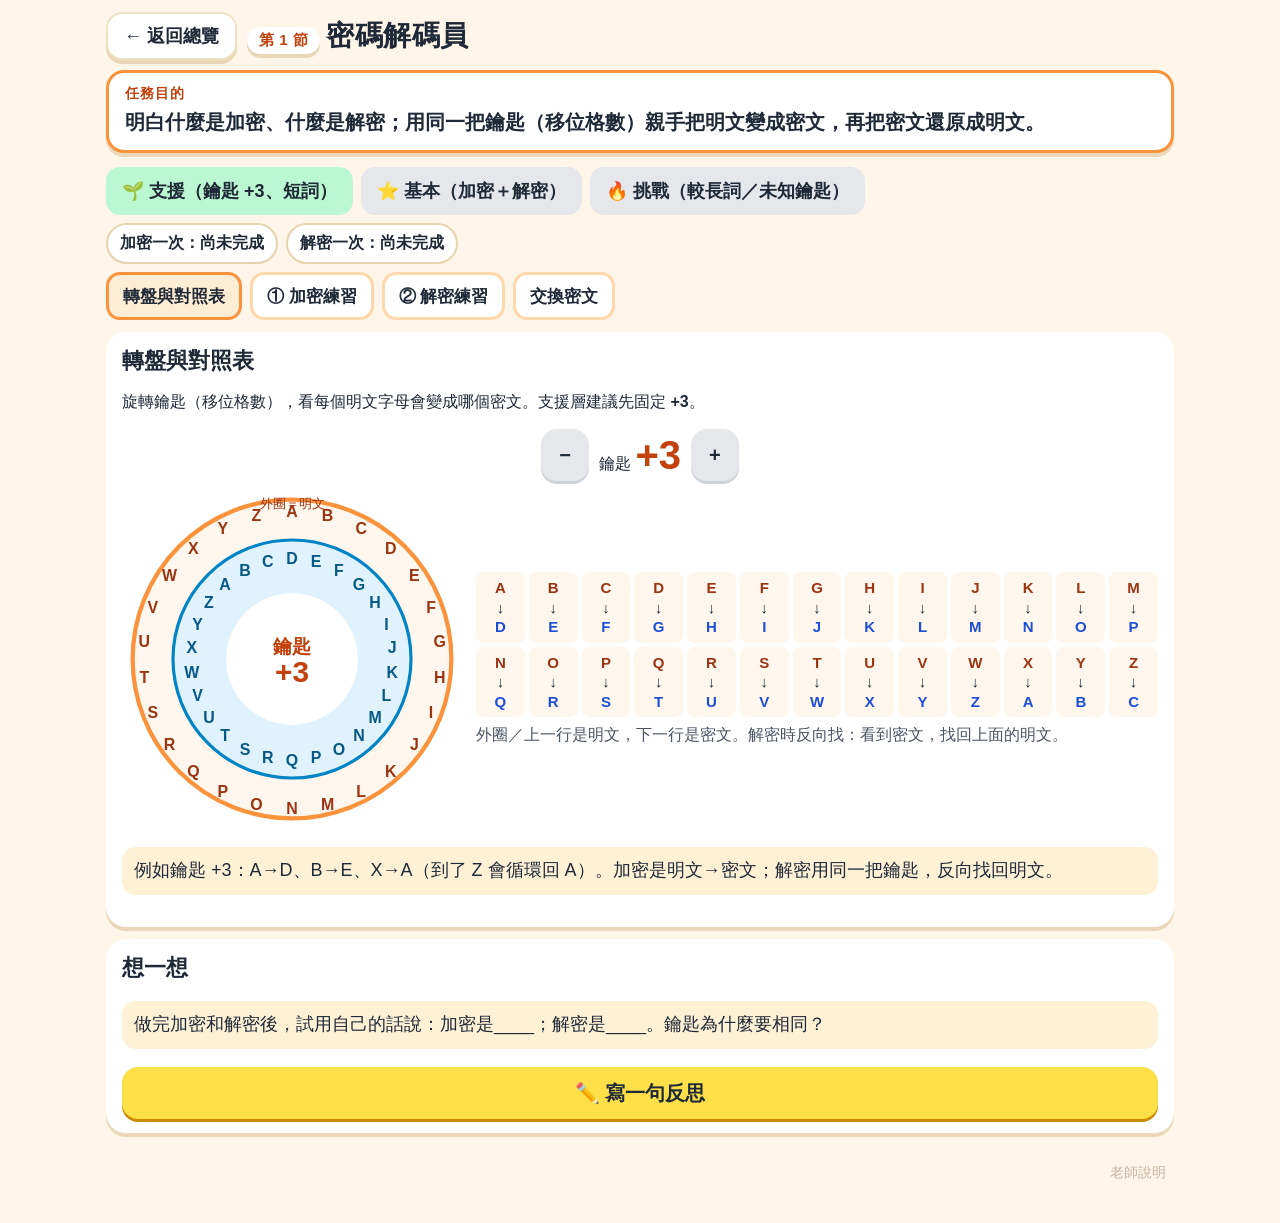
==== 01-cipher/index.html @ e200f6ba "Publish the static p5 fun math site. Co-authored-by: matthewlee905 <matthewlee905@users.noreply.gith" ====
<!DOCTYPE html>
<html lang="zh-Hant-HK">
<head>
<meta charset="utf-8">
<meta name="viewport" content="width=device-width, initial-scale=1, viewport-fit=cover">
<meta name="apple-mobile-web-app-capable" content="yes">
<title>第 1 節　密碼解碼員</title>
<link rel="stylesheet" href="../css/common.css">
<style>
.wheel-wrap{display:flex;flex-wrap:wrap;gap:14px;align-items:center;justify-content:center}
#wheel{width:min(100%,340px);height:auto;aspect-ratio:1/1;min-height:220px;touch-action:manipulation}
.legend{flex:1;min-width:240px}
.pair{display:grid;grid-template-columns:repeat(13,1fr);gap:4px;font-weight:800;text-align:center;font-size:15px}
.pair div{background:#fff7ed;border-radius:8px;padding:6px 0;line-height:1.3}
.pair .from{color:#9a3412}
.pair .to{color:#1d4ed8}
.shift-box{display:flex;align-items:center;justify-content:center;gap:10px;margin:8px 0}
.shift-box .n{font-size:40px;font-weight:900;min-width:64px;text-align:center;color:#c2410c}
.tabs{display:flex;flex-wrap:wrap;gap:8px;margin:8px 0 12px}
.tab{min-height:48px;padding:8px 14px;border-radius:14px;font-size:17px;font-weight:800;background:#fff;border:3px solid #fed7aa}
.tab.on{background:#ffedd5;border-color:#fb923c}
.letters{display:flex;flex-wrap:wrap;gap:6px;justify-content:center}
.letters button{width:44px;height:44px;min-height:44px;border-radius:10px;font-size:18px;font-weight:900;background:#fff;border:2px solid #e7d3ae}
.letters button.on{background:#fb923c;color:#fff;border-color:#c2410c}
.slot-row{display:flex;flex-wrap:wrap;gap:8px;justify-content:center;margin:10px 0}
.slot{width:52px;height:58px;border:3px solid #e7d3ae;border-radius:12px;font-size:28px;font-weight:900;text-align:center;text-transform:uppercase;padding:0}
.slot.ok{border-color:#059669;background:#ecfdf5}
.slot.bad{border-color:#e11d48;background:#fff1f2}
.src{font-size:36px;font-weight:900;letter-spacing:.2em;text-align:center;margin:6px 0}
.slip{background:#fffbeb;border:4px dashed #f59e0b;border-radius:20px;padding:18px;text-align:center}
.slip .big{font-size:40px;font-weight:900;letter-spacing:.2em;margin:8px 0}
.pig-grid{display:grid;grid-template-columns:repeat(13,1fr);gap:8px}
.pig-cell{background:#fff;border:2px solid #e7d3ae;border-radius:10px;padding:6px;text-align:center;font-weight:800}
.pig-cell svg{width:40px;height:40px;margin:0 auto}
.warn-han{background:#fff1f2;border:3px solid #fb7185;border-radius:14px;padding:10px 12px;font-size:18px;margin:8px 0}
.progress{display:flex;gap:8px;flex-wrap:wrap;margin:8px 0}
.progress .p{background:#fff;border-radius:999px;padding:8px 12px;font-weight:800;border:2px solid #e7d3ae}
.progress .p.done{background:#d1fae5;border-color:#059669}
</style>
</head>
<body>
<noscript><div class="noscript">請用 Safari 打開這個檔案（不要只在對話預覽裡觀看）。本遊戲需要瀏覽器執行。</div></noscript>
<div class="app">
  <div class="topbar">
    <a class="back" href="../index.html">← 返回總覽</a>
    <div class="brand"><h1><span class="lesson">第 1 節</span>密碼解碼員</h1></div>
  </div>
  <div class="mission">
    <div class="lab">任務目的</div>
    <p>明白什麼是加密、什麼是解密；用同一把鑰匙（移位格數）親手把明文變成密文，再把密文還原成明文。</p>
  </div>

  <div class="levels" id="levels">
    <button class="lv on" data-l="support">🌱 支援（鑰匙 +3、短詞）</button>
    <button class="lv" data-l="basic">⭐ 基本（加密＋解密）</button>
    <button class="lv" data-l="challenge">🔥 挑戰（較長詞／未知鑰匙）</button>
  </div>
  <div class="progress">
    <span class="p" id="doneEnc">加密一次：尚未完成</span>
    <span class="p" id="doneDec">解密一次：尚未完成</span>
  </div>

  <div class="tabs" id="tabs"></div>
  <div id="main"></div>

  <div class="panel">
    <h3>想一想</h3>
    <p class="msg" id="reflectMsg">做完加密和解密後，試用自己的話說：加密是____；解密是____。鑰匙為什麼要相同？</p>
    <div class="btn-row">
      <button class="btn btn-yellow" id="reflectBtn">✏️ 寫一句反思</button>
    </div>
    <div id="reflectOut" class="msg hidden" style="margin-top:8px"></div>
  </div>

  <footer class="teacher-entry"><button class="tbtn" id="teacherBtn">老師說明</button></footer>
</div>
<div class="overlay hidden" id="ov"><div class="card" id="ovCard"></div></div>
<script src="../js/common.js"></script>
<script>
const ALPHA="ABCDEFGHIJKLMNOPQRSTUVWXYZ";
const state={level:"support",shift:3,mode:"wheel",doneEnc:false,doneDec:false,pick:-1,slots:[],secret:"",showAns:false};
const WORDS={
  support:["CAT","DOG","SUN","MAP","HAT","BUS","PEN","RED","BOOK","FISH"],
  basic:["HELLO","APPLE","MATH","WATER","HOUSE","SMILE","CLOUD","BREAD"],
  challenge:["GOODLUCK","WELLDONE","TRYAGAIN","MATHISFUN","PLAYFAIR"]
};
const TEACHER_SECRET={cipher:"ZHOFRPH",shift:3,plain:"WELCOME"}; // 全班密語彩蛋，無個人資料

function hasHan(s){return /[\u3400-\u9FFF]/.test(s);}
function onlyAZ(s){return (s||"").toUpperCase().replace(/[^A-Z]/g,"");}
function caesar(text,shift,decode){
  const n=((Number(shift)||0)%26+26)%26;
  const k=decode?(26-n)%26:n;
  let out="",hadHan=hasHan(text),skipped=false;
  for(const raw of text){
    const ch=raw.toUpperCase();
    if(ch>="A"&&ch<="Z") out+=String.fromCharCode((ch.charCodeAt(0)-65+k)%26+65);
    else if(/\s/.test(raw)) skipped=true;
    else if(!hasHan(raw)) skipped=true;
  }
  return {out,hadHan,skipped};
}
function hanWarn(){return `<div class="warn-han">凱撒密碼只處理 26 個大寫英文字母（A–Z），<b>不能直接加密漢字</b>。請改用短英文單詞，例如 MATH、HELLO、APPLE。</div>`;}

function renderTabs(){
  const tabs=[
    {id:"wheel",n:"轉盤與對照表"},
    {id:"enc",n:"① 加密練習"},
    {id:"dec",n:"② 解密練習"},
    {id:"swap",n:"交換密文"}
  ];
  if(state.level==="challenge") tabs.push({id:"unknown",n:"未知鑰匙"},{id:"pigpen",n:"豬圈延伸"});
  const el=$("tabs");el.innerHTML="";
  tabs.forEach(t=>{
    const b=document.createElement("button");b.className="tab"+(state.mode===t.id?" on":"");b.textContent=t.n;
    b.onclick=()=>{state.mode=t.id;state.showAns=false;render();};el.appendChild(b);
  });
  if(!tabs.some(t=>t.id===state.mode)) state.mode="wheel";
}

function shiftButtons(lock){
  const can=!(lock&&state.level==="support");
  return `<div class="shift-box">
    <button class="btn" id="shMinus" ${can?"":"disabled"}>−</button>
    <div>鑰匙 <span class="n" id="shN">+${state.shift}</span></div>
    <button class="btn" id="shPlus" ${can?"":"disabled"}>+</button>
  </div>`;
}
function bindShift(){
  const set=d=>{state.shift=Math.max(1,Math.min(25,state.shift+d));render();};
  if($("shMinus"))$("shMinus").onclick=()=>set(-1);
  if($("shPlus"))$("shPlus").onclick=()=>set(1);
}

function drawWheel(){
  const s=state.shift,cx=160,cy=160,Ro=140,Ri=95;
  let svg=`<svg id="wheel" viewBox="0 0 320 320" width="320" height="320" xmlns="http://www.w3.org/2000/svg" aria-label="凱撒轉盤">
    <circle cx="${cx}" cy="${cy}" r="150" fill="#fff7ed" stroke="#fb923c" stroke-width="4"/>
    <circle cx="${cx}" cy="${cy}" r="112" fill="#e0f2fe" stroke="#0284c7" stroke-width="3"/>
    <circle cx="${cx}" cy="${cy}" r="62" fill="#fff"/>
    <text x="${cx}" y="${cy-6}" text-anchor="middle" font-size="18" font-weight="800" fill="#c2410c">鑰匙</text>
    <text x="${cx}" y="${cy+22}" text-anchor="middle" font-size="28" font-weight="900" fill="#c2410c">+${s}</text>`;
  for(let i=0;i<26;i++){
    const a=(i/26)*Math.PI*2-Math.PI/2;
    const x1=cx+Math.cos(a)*Ro,y1=cy+Math.sin(a)*Ro;
    const x2=cx+Math.cos(a)*Ri,y2=cy+Math.sin(a)*Ri;
    svg+=`<text x="${x1}" y="${y1+6}" text-anchor="middle" font-size="15" font-weight="800" fill="#9a3412">${ALPHA[i]}</text>`;
    const j=(i+s)%26;
    svg+=`<text x="${x2}" y="${y2+6}" text-anchor="middle" font-size="15" font-weight="800" fill="#075985">${ALPHA[j]}</text>`;
  }
  svg+=`<text x="${cx}" y="18" text-anchor="middle" font-size="12" fill="#9a3412">外圈＝明文</text>`;
  svg+=`</svg>`;
  return svg;
}
function tableHtml(){
  const s=state.shift;
  let h='<div class="pair">';
  for(let i=0;i<26;i++){
    h+=`<div><span class="from">${ALPHA[i]}</span><br>↓<br><span class="to">${ALPHA[(i+s)%26]}</span></div>`;
  }
  return h+"</div><p style='margin:8px 0 0;color:#4b5563'>外圈／上一行是明文，下一行是密文。解密時反向找：看到密文，找回上面的明文。</p>";
}

function letterPad(target){
  let h='<div class="letters">';
  for(const ch of ALPHA){
    h+=`<button type="button" data-ch="${ch}">${ch}</button>`;
  }
  h+=`<button type="button" data-ch="⌫">⌫</button></div>`;
  return h;
}

function practiceView(kind){
  const isEnc=kind==="enc";
  const title=isEnc?"① 先自己想，再核對加密":"② 先自己想，再核對解密";
  const srcLabel=isEnc?"明文":"密文";
  const dstLabel=isEnc?"你寫出的密文":"你寫出的明文";
  const src=state.secret;
  const slots=src.split("").map((ch,i)=>`<input class="slot" maxlength="1" inputmode="text" autocomplete="off" autocorrect="off" spellcheck="false" data-i="${i}" value="${state.slots[i]||""}" aria-label="${dstLabel}第${i+1}個字母">`).join("");
  return `<div class="panel">
    <h2>${title}</h2>
    <p>請先用紙筆或轉盤想一想，把答案填進空格，再按「核對」。不要還未想就看答案。</p>
    ${state.level==="support"||true?shiftButtons(isEnc||state.level!=="challenge"):""}
    <div class="lab">${srcLabel}</div>
    <div class="src">${src.split("").join(" ")}</div>
    <div class="lab">${dstLabel}</div>
    <div class="slot-row" id="slots">${slots}</div>
    ${letterPad()}
    <div class="btn-row">
      <button class="btn btn-primary" id="checkBtn">✅ 核對</button>
      <button class="btn" id="nextBtn">換一詞</button>
      <button class="btn btn-ghost" id="customBtn">用我們自己的詞</button>
    </div>
    <div class="msg" id="fb">填好空格後按「核對」。本節會略過空格，只處理 A–Z。</div>
  </div>
  <div class="panel"><h3>需要時可看轉盤</h3><div class="wheel-wrap">${drawWheel()}<div class="legend">${tableHtml()}</div></div></div>`;
}

function renderWheel(){
  return `<div class="panel">
    <h2>轉盤與對照表</h2>
    <p>旋轉鑰匙（移位格數），看每個明文字母會變成哪個密文。支援層建議先固定 <b>+3</b>。</p>
    ${shiftButtons(false)}
    <div class="wheel-wrap">${drawWheel()}<div class="legend">${tableHtml()}</div></div>
    <p class="msg">例如鑰匙 +3：A→D、B→E、X→A（到了 Z 會循環回 A）。加密是明文→密文；解密用同一把鑰匙，反向找回明文。</p>
  </div>`;
}

function renderSwap(){
  return `<div class="panel" id="swapBox">
    <h2>交換密文（二人一機）</h2>
    <p>同學 A 先加密一個短英文單詞（不要用真實姓名或班號），核對後把密文和鑰匙交給同學 B 解密。</p>
    <div id="swapStep"></div>
  </div>`;
}

let swap={phase:1,plain:"",cipher:"",shift:3,guess:""};

function renderSwapStep(){
  const box=$("swapStep"); if(!box) return;
  if(swap.phase===1){
    box.innerHTML=`${hanBox()}
      <label class="lab">同學 A：輸入明文（短英文單詞）</label>
      <input id="swapPlain" type="text" maxlength="16" placeholder="例如 APPLE" autocomplete="off" spellcheck="false">
      ${shiftButtons(false)}
      <label class="lab">先自己寫出密文，再核對</label>
      <input id="swapCipher" type="text" maxlength="16" placeholder="你的密文" autocomplete="off" spellcheck="false" style="text-transform:uppercase">
      <div class="btn-row">
        <button class="btn btn-primary" id="swapCheck">✅ 核對加密</button>
      </div>
      <div class="msg" id="swapFb">寫好後按核對。對了就可以把 iPad 轉給同學 B。</div>`;
    if($("shMinus"))$("shMinus").onclick=()=>{state.shift=Math.max(1,state.shift-1);const v=$("swapPlain")&&$("swapPlain").value;const c=$("swapCipher")&&$("swapCipher").value;render();swap.plain=v;if($("swapPlain"))$("swapPlain").value=v;if($("swapCipher"))$("swapCipher").value=c;renderSwapStep();};
    if($("shPlus"))$("shPlus").onclick=()=>{state.shift=Math.min(25,state.shift+1);const v=$("swapPlain")&&$("swapPlain").value;const c=$("swapCipher")&&$("swapCipher").value;render();if($("swapPlain"))$("swapPlain").value=v;if($("swapCipher"))$("swapCipher").value=c;renderSwapStep();};
    $("swapCheck").onclick=()=>{
      const p=onlyAZ($("swapPlain").value);
      const g=onlyAZ($("swapCipher").value);
      if(hasHan($("swapPlain").value)){$("swapFb").className="msg warn";$("swapFb").textContent="不能直接加密漢字，請改用英文單詞。";return;}
      if(p.length<2){$("swapFb").className="msg warn";$("swapFb").textContent="請輸入至少 2 個英文字母。";return;}
      const right=caesar(p,state.shift,false).out;
      if(g!==right){$("swapFb").className="msg warn";$("swapFb").textContent="還未相符。再看轉盤，逐個字母試一次。暫時不顯示完整答案。";return;}
      swap.plain=p;swap.cipher=right;swap.shift=state.shift;swap.phase=2;state.doneEnc=true;updateProgress();renderSwapStep();
    };
  }else if(swap.phase===2){
    box.innerHTML=`<div class="slip">
      <p>把這張「紙條」交給同學 B（同學 A 不要提示明文）</p>
      <div>密文</div><div class="big">${swap.cipher.split("").join(" ")}</div>
      <div>鑰匙　<b>+${swap.shift}</b></div>
    </div>
    <div class="btn-row"><button class="btn btn-blue" id="toDec">同學 B 開始解密</button></div>`;
    $("toDec").onclick=()=>{swap.phase=3;renderSwapStep();};
  }else if(swap.phase===3){
    box.innerHTML=`<div class="slip"><div>密文</div><div class="big">${swap.cipher.split("").join(" ")}</div><div>鑰匙　<b>+${swap.shift}</b></div></div>
      <label class="lab">同學 B：寫出明文</label>
      <input id="swapGuess" type="text" maxlength="16" placeholder="你還原的明文" autocomplete="off" spellcheck="false" style="text-transform:uppercase">
      <div class="btn-row"><button class="btn btn-primary" id="swapDec">✅ 核對解密</button></div>
      <div class="msg" id="swapFb">用同一把鑰匙反向找回明文。</div>`;
    $("swapDec").onclick=()=>{
      const g=onlyAZ($("swapGuess").value);
      if(g!==swap.plain){$("swapFb").className="msg warn";$("swapFb").textContent="還未相符。記住：解密要反向移位，到了 A 要循環回 Z。";return;}
      swap.phase=4;state.doneDec=true;updateProgress();renderSwapStep();
    };
  }else{
    box.innerHTML=`<div class="msg ok">太好了！密文 ${swap.cipher}、鑰匙 +${swap.shift}，還原得到 ${swap.plain}。你們完成了一次加密、一次解密。</div>
      <div class="btn-row"><button class="btn btn-green" id="swapAgain">互換角色再來一次</button></div>`;
    $("swapAgain").onclick=()=>{swap={phase:1,plain:"",cipher:"",shift:state.shift,guess:""};renderSwapStep();};
  }
}

function hanBox(){return `<div id="hanNote"></div>`;}

function renderUnknown(){
  const c=state.secret;
  return `<div class="panel">
    <h2>未知鑰匙（自己一把一把試）</h2>
    <p>這裡<b>不會</b>一次試遍 25 種移位。請自己改鑰匙，看看還原後像不像一個英文單詞。</p>
    <div class="src">密文：${c.split("").join(" ")}</div>
    ${shiftButtons(false)}
    <label class="lab">你用這把鑰匙還原得到</label>
    <div class="src" id="tryOut">${caesar(c,state.shift,true).out.split("").join(" ")}</div>
    <p class="msg hint">這只是「用這把鑰匙會得到什麼」。像不像單詞，要你自己判斷。一次只改 1 格。</p>
    <div class="btn-row">
      <button class="btn btn-primary" id="guessKey">我認為鑰匙就是 +${state.shift}</button>
      <button class="btn" id="nextUnk">換一條密文</button>
    </div>
    <div class="msg" id="fb">想好了再按確認。</div>
  </div>`;
}

/* 豬圈：井字格＋X 形，僅作延伸 */
function pigPath(ch){
  const i=ALPHA.indexOf(ch);
  const cell=i<9?i:i<18?i-9:null;
  const dotted=i>=9&&i<18;
  const xI=i>=18?i-18:null; // 0-7 : S-Z , first 4 no dot, next 4 dotted
  let d="";
  if(cell!==null){
    const r=Math.floor(cell/3),c=cell%3;
    // 井字格：角落只有兩條邊，中央有四條邊
    const has={l:c!==0,r:c!==2,t:r!==0,b:r!==2};
    const x1=8,y1=8,x2=32,y2=32;
    if(has.l) d+=`M${x1} ${y1}V${y2}`;
    if(has.r) d+=`M${x2} ${y1}V${y2}`;
    if(has.t) d+=`M${x1} ${y1}H${x2}`;
    if(has.b) d+=`M${x1} ${y2}H${x2}`;
    const dot=dotted?`<circle cx="20" cy="20" r="2.6" fill="#1f2937"/>`:"";
    return `<svg viewBox="0 0 40 40" width="40" height="40" aria-hidden="true"><path d="${d}" fill="none" stroke="#1f2937" stroke-width="2.4" stroke-linecap="square"/>${dot}</svg>`;
  }
  // X wedges: 0 top, 1 right, 2 bottom, 3 left, then +4 with dots
  const k=xI%4, dottedX=xI>=4;
  const mid=20;
  let path="";
  if(k===0) path="M8 16 L20 8 L32 16"; // top
  if(k===1) path="M24 8 L32 20 L24 32"; // right
  if(k===2) path="M8 24 L20 32 L32 24"; // bottom
  if(k===3) path="M16 8 L8 20 L16 32"; // left
  const dot=dottedX?`<circle cx="20" cy="20" r="2.6" fill="#1f2937"/>`:"";
  return `<svg viewBox="0 0 40 40" width="40" height="40" aria-hidden="true"><path d="${path}" fill="none" stroke="#1f2937" stroke-width="2.4" stroke-linecap="round" stroke-linejoin="round"/>${dot}</svg>`;
}
function renderPigpen(){
  let grid='<div class="pig-grid">';
  for(const ch of ALPHA){
    grid+=`<div class="pig-cell">${pigPath(ch)}<div>${ch}</div></div>`;
  }
  grid+="</div>";
  return `<div class="panel">
    <h2>豬圈密碼（可選延伸）</h2>
    <p>這不是本節主活動。主活動仍是凱撒的加密與解密。若還有 2–3 分鐘，可以用這張對照表解一個小詞，例如 <b>HI</b>。</p>
    ${grid}
    <label class="lab" style="margin-top:12px">試把符號還原成字母（只寫大寫英文）</label>
    <div style="display:flex;gap:12px;align-items:center;justify-content:center;margin:8px 0">${pigPath("H")}${pigPath("I")}</div>
    <input id="pigGuess" type="text" maxlength="8" placeholder="例如 HI" autocomplete="off" spellcheck="false" style="text-transform:uppercase">
    <div class="btn-row"><button class="btn btn-primary" id="pigCheck">核對</button></div>
    <div class="msg" id="fb">先對照表，再填答案。</div>
  </div>`;
}

function pickWord(){
  const list=WORDS[state.level]||WORDS.basic;
  let w=list[Math.floor(Math.random()*list.length)];
  if(state.mode==="dec"){
    const sh=state.level==="support"?3:state.shift;
    state.shift=sh;
    state.secret=caesar(w,sh,false).out;
    state._plain=w;
  }else if(state.mode==="unknown"){
    const sh=1+Math.floor(Math.random()*8); // 1-9, student tries manually
    if(sh===7&&Math.random()<0.5) {/* still allowed, just not default tool shift */}
    state._plain=w;state._trueShift=sh;state.secret=caesar(w,sh,false).out;state.shift=1;
  }else{
    if(state.level==="support") state.shift=3;
    state.secret=w;state._plain=w;
  }
  state.slots=Array(state.secret.length).fill("");
  state.pick=0;
}

function expected(){
  if(state.mode==="enc") return caesar(state.secret,state.shift,false).out;
  if(state.mode==="dec") return state._plain;
  return "";
}

function bindPractice(){
  bindShift();
  const inputs=[...document.querySelectorAll(".slot")];
  const focus=i=>{if(inputs[i]) inputs[i].focus();};
  inputs.forEach((inp,i)=>{
    inp.addEventListener("input",()=>{
      let v=inp.value.toUpperCase().replace(/[^A-Z]/g,"");
      if(hasHan(inp.value)){inp.value="";$("fb").className="msg warn";$("fb").innerHTML="不能填漢字，請填英文字母。";return;}
      inp.value=v.slice(0,1);state.slots[i]=inp.value;inp.classList.remove("ok","bad");
      if(inp.value&&i+1<inputs.length) focus(i+1);
    });
    inp.addEventListener("focus",()=>state.pick=i);
    inp.addEventListener("keydown",e=>{if(e.key==="Backspace"&&!inp.value&&i>0){focus(i-1);e.preventDefault();}});
  });
  document.querySelectorAll(".letters button").forEach(b=>b.onclick=()=>{
    const ch=b.dataset.ch;
    if(!inputs.length) return;
    if(state.pick<0||state.pick>=inputs.length) state.pick=0;
    if(ch==="⌫"){
      inputs[state.pick].value="";state.slots[state.pick]="";
      if(state.pick>0) state.pick--;
      focus(state.pick);return;
    }
    inputs[state.pick].value=ch;state.slots[state.pick]=ch;inputs[state.pick].classList.remove("ok","bad");
    if(state.pick<inputs.length-1) state.pick++;
    focus(state.pick);
  });
  $("checkBtn").onclick=()=>{
    const got=state.slots.join("");
    const right=expected();
    if(got.length!==right.length||state.slots.some(s=>!s)){$("fb").className="msg warn";$("fb").textContent="請把每個空格都填上一個英文字母，再核對。";return;}
    let ok=true;
    inputs.forEach((inp,i)=>{
      if(state.slots[i]===right[i]) inp.classList.add("ok");
      else{inp.classList.add("bad");ok=false;}
    });
    if(ok){
      $("fb").className="msg ok";
      $("fb").textContent=state.mode==="enc"?`對了！明文 ${state.secret}、鑰匙 +${state.shift}，密文是 ${right}。這一步叫做加密。`:`對了！密文 ${state.secret}、鑰匙 +${state.shift}，明文是 ${right}。這一步叫做解密。`;
      if(state.mode==="enc") state.doneEnc=true; else state.doneDec=true;
      updateProgress();
    }else{
      $("fb").className="msg warn";
      $("fb").textContent="有字母還未對。看看標了紅色的格子，再用轉盤或對照表想一次。暫時不公布完整答案。";
    }
  };
  $("nextBtn").onclick=()=>{pickWord();render();};
  $("customBtn").onclick=()=>{
    openCard(`<h2>用我們自己的詞</h2>
      <p>只可用大寫英文字母，不要用真實姓名、電話或班號。</p>
      ${hanWarn()}
      <input id="customW" type="text" maxlength="16" placeholder="例如 HELLO" autocomplete="off" spellcheck="false">
      <div class="btn-row"><button class="btn btn-primary" id="okC">使用這個詞</button>
      <button class="btn" id="cancelC">取消</button></div>`);
    $("okC").onclick=()=>{
      const raw=$("customW").value;
      if(hasHan(raw)){return;}
      const w=onlyAZ(raw);
      if(w.length<2||w.length>16){return;}
      if(state.mode==="dec"){state._plain=w;state.secret=caesar(w,state.shift,false).out;}
      else{state.secret=w;state._plain=w;}
      state.slots=Array(state.secret.length).fill("");closeCard();render();
    };
    $("cancelC").onclick=closeCard;
  };
}

function updateProgress(){
  const a=$("doneEnc"),b=$("doneDec");
  a.textContent=state.doneEnc?"加密一次：已完成 ✓":"加密一次：尚未完成";
  b.textContent=state.doneDec?"解密一次：已完成 ✓":"解密一次：尚未完成";
  a.classList.toggle("done",state.doneEnc);b.classList.toggle("done",state.doneDec);
}

function render(){
  if(state.level==="support") state.shift=3;
  renderTabs();
  const main=$("main");
  if(state.mode==="wheel"){main.innerHTML=renderWheel();bindShift();}
  else if(state.mode==="enc"||state.mode==="dec"){
    if(!state.secret) pickWord();
    if(state.mode==="enc"&&state.secret!==state._plain) pickWord();
    if((state.secret||"").length!==(state.slots||[]).length) state.slots=Array(state.secret.length).fill("");
    main.innerHTML=practiceView(state.mode);bindPractice();
  }else if(state.mode==="swap"){main.innerHTML=renderSwap();renderSwapStep();}
  else if(state.mode==="unknown"){
    if(!state._trueShift) pickWord();
    main.innerHTML=renderUnknown();bindShift();
    if($("shMinus")){$("shMinus").onclick=()=>{state.shift=Math.max(1,state.shift-1);render();};}
    if($("shPlus")){$("shPlus").onclick=()=>{state.shift=Math.min(25,state.shift+1);render();};}
    $("guessKey").onclick=()=>{
      if(state.shift===state._trueShift){
        $("fb").className="msg ok";$("fb").textContent=`對了！鑰匙是 +${state._trueShift}，明文是 ${state._plain}。你是自己一把一把試出來的。`;
        state.doneDec=true;updateProgress();
      }else{
        $("fb").className="msg warn";$("fb").textContent="這把鑰匙還原出來的不太像這次的單詞。改一把再試，不要一次試完所有鑰匙。";
      }
    };
    $("nextUnk").onclick=()=>{pickWord();render();};
  }else if(state.mode==="pigpen"){
    main.innerHTML=renderPigpen();
    $("pigCheck").onclick=()=>{
      const g=onlyAZ($("pigGuess").value);
      if(g==="HI"){$("fb").className="msg ok";$("fb").textContent="對了！這就是豬圈密碼的寫法。回到凱撒，才是本節重點。";}
      else{$("fb").className="msg warn";$("fb").textContent="再對照一次表。上面兩個符號分別是哪個字母？";}
    };
  }
  updateProgress();
}

function openTeacher(){
  openCard(`<div class="teacher"><h2>老師說明　第 1 節</h2>
  <h3>學習目標</h3>
  <ul><li>能說出：加密＝按約定規則把明文變成密文；解密＝用同一把鑰匙還原。</li>
  <li>每對都要親手做一次加密、一次解密（可用「交換密文」）。</li>
  <li>只處理 26 個大寫拉丁字母；不可直接加密漢字。</li></ul>
  <h3>分層</h3>
  <ul><li>支援：鎖鑰匙 +3，詞長約 3–4，對照表常駐。</li>
  <li>基本：獨立加密一詞、解密一詞或交換密文。</li>
  <li>挑戰：較長詞；或「未知鑰匙」——學生自行改移位，<b>沒有「試遍 25 種」按鈕</b>。豬圈只作延伸。</li></ul>
  <h3>設計取捨</h3>
  <p>練習模式不會一邊打字一邊自動跳答案，必須先填再核對。核對錯誤時只標出個別字母，不一次公布整詞。</p>
  <h3>建議教法</h3>
  <p>先用轉盤示範 CAT、+3 → FDW，再還原。iPad 建議橫向。約第 22 分鐘互換角色。</p>
  <h3>全班密語彩蛋（學生頁看不到）</h3>
  <p>明文 WELCOME，鑰匙 +3，密文 <b>${caesar("WELCOME",3,false).out}</b>。</p>
  <h3>核對用詞庫</h3>
  <p>支援：${WORDS.support.join("、")}。基本：${WORDS.basic.join("、")}。挑戰：${WORDS.challenge.join("、")}。</p>
  <div class="row btn-row"><button class="btn big" id="tClose">關閉</button></div></div>`);
  $("tClose").onclick=closeCard;
}

document.querySelectorAll(".lv").forEach(b=>b.onclick=()=>{
  state.level=b.dataset.l;
  document.querySelectorAll(".lv").forEach(x=>x.classList.toggle("on",x===b));
  if(state.level==="support") state.shift=3;
  if(state.mode==="unknown"||state.mode==="pigpen"){if(state.level!=="challenge") state.mode="enc";}
  pickWord();render();
});
$("teacherBtn").onclick=openTeacher;
$("reflectBtn").onclick=()=>{
  openCard(`<h2>我原本以為……</h2>
    <label class="lab">我原本以為</label><input id="r1" type="text" maxlength="80" autocomplete="off">
    <label class="lab">現在發現</label><input id="r2" type="text" maxlength="80" autocomplete="off">
    <label class="lab">因為</label><input id="r3" type="text" maxlength="80" autocomplete="off">
    <p>寫在學習單也可以。這裡只留在這部 iPad，不會上傳。</p>
    <div class="btn-row"><button class="btn btn-primary" id="rOk">完成</button><button class="btn" id="rNo">取消</button></div>`);
  $("rOk").onclick=()=>{
    const a=$("r1").value.trim(),b=$("r2").value.trim(),c=$("r3").value.trim();
    $("reflectOut").classList.remove("hidden");
    $("reflectOut").textContent=`我原本以為${a}，現在發現${b}，因為${c}。`;
    closeCard();
  };
  $("rNo").onclick=closeCard;
};
pickWord();render();
if(isTeacherMode()) openTeacher();

/* 內部自測（僅主控台） */
(function selfTest(){
  const t=[
    ["CAT",3,false,"FDW"],
    ["FDW",3,true,"CAT"],
    ["XYZ",3,false,"ABC"],
    ["ABC",3,true,"XYZ"],
    ["HELLO",1,false,"IFMMP"],
    ["WELCOME",3,false,"ZHOFRPH"]
  ];
  const bad=t.filter(([s,k,d,e])=>caesar(s,k,d).out!==e);
  if(bad.length) console.error("凱撒自測失敗",bad); else console.log("凱撒自測全部通過",t.length);
})();
</script>
</body>
</html>
---- css/common.css ----
/* 校本趣味數學：共用樣式（離線、系統字體、iPad Safari） */
:root{
  --ink:#1f2937;
  --muted:#4b5563;
  --bg:#fff6e9;
  --card:#ffffff;
  --line:#f0e0c4;
  --accent:#ff7a45;
  --blue:#3b82f6;
  --green:#059669;
  --teal:#0d9488;
  --purple:#7c3aed;
  --pink:#db2777;
  --yellow:#f59e0b;
  --soft:#fff1d6;
  --ok:#ecfdf5;
  --warn:#fff1f2;
  --hint:#fffbeb;
  --shadow:0 4px 0 #ead7b8;
  --radius:20px;
  --font:-apple-system,BlinkMacSystemFont,"PingFang TC","Noto Sans TC","PingFang HK","Heiti TC","Microsoft JhengHei",sans-serif;
  --safe-top:env(safe-area-inset-top,0px);
  --safe-bottom:env(safe-area-inset-bottom,0px);
  --safe-left:env(safe-area-inset-left,0px);
  --safe-right:env(safe-area-inset-right,0px);
}
*{box-sizing:border-box;-webkit-tap-highlight-color:transparent}
html,body{margin:0;min-height:100%;background:var(--bg);color:var(--ink);font-family:var(--font);-webkit-text-size-adjust:100%;text-size-adjust:100%}
body{touch-action:manipulation;padding-left:var(--safe-left);padding-right:var(--safe-right)}
button,input,select,textarea{font-family:inherit;font-size:inherit;color:inherit}
button{cursor:pointer;touch-action:manipulation;border:none}
img,svg{max-width:100%;display:block}
a{color:var(--blue)}
.hidden{display:none!important}

.noscript{margin:12px;padding:16px 18px;background:#fff1f2;border:3px solid #fb7185;border-radius:16px;font-size:20px;line-height:1.55}
.app{max-width:1100px;margin:0 auto;padding:12px 16px calc(28px + var(--safe-bottom))}

/* 頂列 */
.topbar{display:flex;align-items:center;gap:10px;flex-wrap:wrap;margin-bottom:8px}
.back{display:inline-flex;align-items:center;justify-content:center;min-height:48px;min-width:48px;padding:8px 16px;border-radius:16px;background:#fff;box-shadow:var(--shadow);font-size:18px;font-weight:700;color:var(--ink);text-decoration:none;border:2px solid var(--line)}
.back:active{transform:translateY(2px);box-shadow:0 2px 0 #ead7b8}
.brand{flex:1;min-width:200px}
.brand h1{margin:0;font-size:28px;letter-spacing:.5px;line-height:1.25}
.brand .lesson{display:inline-block;font-size:15px;font-weight:800;background:#fff;border-radius:999px;padding:4px 12px;margin-right:6px;box-shadow:var(--shadow);color:#c2410c}

/* 任務目的：必須顯眼 */
.mission{background:#fff;border:3px solid #fb923c;border-radius:18px;padding:12px 16px;margin:10px 0 14px;box-shadow:var(--shadow)}
.mission .lab{font-size:14px;font-weight:800;letter-spacing:1px;color:#c2410c;margin:0 0 4px}
.mission p{margin:0;font-size:20px;line-height:1.55;font-weight:650}

/* 面板與按鈕 */
.panel{background:var(--card);border-radius:var(--radius);padding:14px 16px;box-shadow:var(--shadow);margin-bottom:12px}
.panel h2,.panel h3{margin:0 0 10px;font-size:22px}
.msg{font-size:18px;line-height:1.55;padding:10px 12px;border-radius:14px;background:var(--soft);min-height:48px}
.msg.ok{background:var(--ok)}
.msg.warn{background:var(--warn)}
.msg.hint{background:var(--hint)}

.btn{display:inline-flex;align-items:center;justify-content:center;gap:6px;min-height:52px;padding:10px 18px;border-radius:16px;font-size:20px;font-weight:800;background:#e5e7eb;color:var(--ink);box-shadow:0 3px 0 #cfd4da;text-decoration:none;border:none}
.btn:active{transform:translateY(2px);box-shadow:0 1px 0 #cfd4da}
.btn:disabled{opacity:.5;transform:none;cursor:not-allowed}
.btn-primary{background:#fb923c;color:#1f2937;box-shadow:0 3px 0 #c2410c}
.btn-blue{background:#93c5fd;box-shadow:0 3px 0 #1d4ed8}
.btn-green{background:#86efac;box-shadow:0 3px 0 #047857}
.btn-purple{background:#d8b4fe;box-shadow:0 3px 0 #6d28d9}
.btn-pink{background:#f9a8d4;box-shadow:0 3px 0 #be185d}
.btn-yellow{background:#fde047;box-shadow:0 3px 0 #ca8a04}
.btn-teal{background:#5eead4;box-shadow:0 3px 0 #0f766e}
.btn-ghost{background:#fff;border:2px solid var(--line);box-shadow:var(--shadow)}
.btn-row{display:flex;flex-wrap:wrap;gap:10px;margin-top:10px}
.btn-row .btn{flex:1 1 140px}

.levels{display:flex;flex-wrap:wrap;gap:8px;margin:8px 0}
.lv{min-height:48px;padding:8px 16px;border-radius:14px;font-size:18px;font-weight:800;background:#e5e7eb}
.lv.on[data-l=support]{background:#bbf7d0}
.lv.on[data-l=basic]{background:#bfdbfe}
.lv.on[data-l=challenge]{background:#fecaca}

/* 彈窗 */
.overlay{position:fixed;inset:0;background:rgba(31,41,55,.45);display:flex;align-items:center;justify-content:center;z-index:40;padding:16px;padding-top:calc(16px + var(--safe-top))}
.card{background:#fff;border-radius:26px;max-width:640px;width:100%;max-height:92vh;overflow:auto;-webkit-overflow-scrolling:touch;padding:22px;box-shadow:0 12px 32px rgba(0,0,0,.25)}
.card h2{margin:0 0 10px;font-size:28px}
.card p{font-size:19px;line-height:1.6;margin:8px 0}

/* 老師入口要低調 */
.teacher-entry{margin-top:18px;text-align:right}
.tbtn{background:none;border:none;color:#c4b5a0;font-size:14px;padding:10px 8px;min-height:44px}
.teacher{font-size:17px;line-height:1.6}
.teacher h3{font-size:20px;margin:14px 0 4px}
.teacher code{background:#f3f4f6;padding:1px 6px;border-radius:6px}

table.t{border-collapse:collapse;width:100%;font-size:17px;margin:8px 0}
table.t th,table.t td{border:1px solid #e5e7eb;padding:8px;text-align:center}
table.t th{background:#fff7ed}

footer.site{margin-top:16px;color:var(--muted);font-size:14px;text-align:center}

/* 表單 */
label.lab{display:block;font-weight:800;margin:8px 0 4px;font-size:18px}
input[type=text],input[type=number],textarea,select{
  width:100%;min-height:52px;padding:10px 12px;border:3px solid #e7d3ae;border-radius:14px;background:#fff;font-size:22px;font-weight:700
}
textarea{min-height:90px;resize:vertical}
input:focus,textarea:focus,select:focus{outline:3px solid #fdba74;border-color:#fb923c}

.pill{display:inline-flex;align-items:center;gap:4px;background:#fff;border-radius:999px;padding:4px 10px;font-weight:700;font-size:16px}

@media (max-width:700px){
  .brand h1{font-size:24px}
  .mission p{font-size:18px}
}
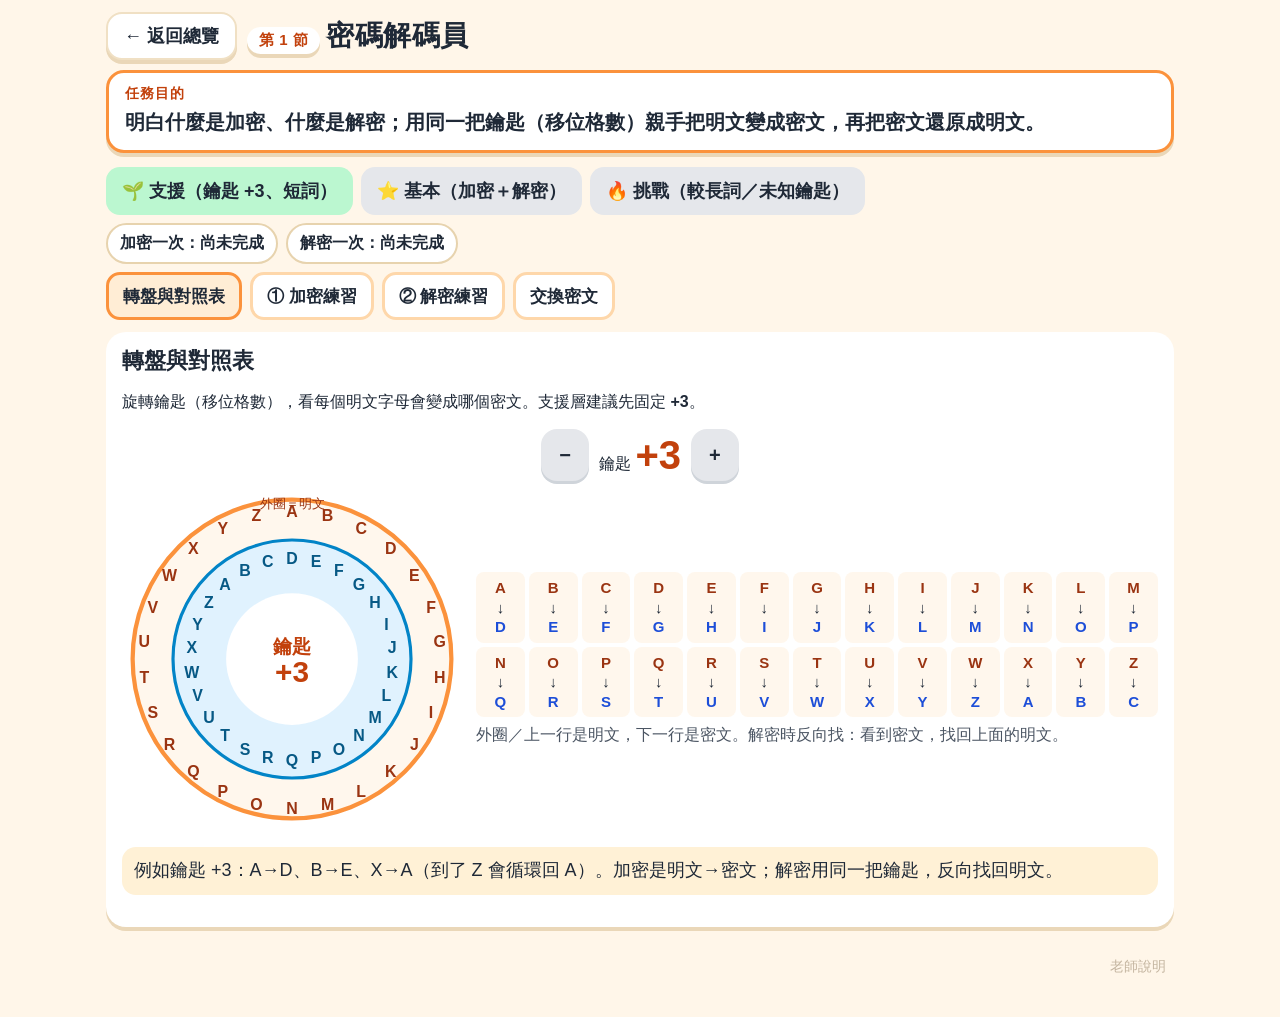
==== commit f38e8f61: "Update P5 fun math site: lesson 2 老實人與大話王, lesson 4 小食交換, new map game, remove 想一想 Co-authored-by: m" ====
--- a/01-cipher/index.html
+++ b/01-cipher/index.html
@@ -63,15 +63,6 @@
   <div class="tabs" id="tabs"></div>
   <div id="main"></div>
 
-  <div class="panel">
-    <h3>想一想</h3>
-    <p class="msg" id="reflectMsg">做完加密和解密後，試用自己的話說：加密是____；解密是____。鑰匙為什麼要相同？</p>
-    <div class="btn-row">
-      <button class="btn btn-yellow" id="reflectBtn">✏️ 寫一句反思</button>
-    </div>
-    <div id="reflectOut" class="msg hidden" style="margin-top:8px"></div>
-  </div>
-
   <footer class="teacher-entry"><button class="tbtn" id="teacherBtn">老師說明</button></footer>
 </div>
 <div class="overlay hidden" id="ov"><div class="card" id="ovCard"></div></div>
@@ -179,7 +170,7 @@
   const slots=src.split("").map((ch,i)=>`<input class="slot" maxlength="1" inputmode="text" autocomplete="off" autocorrect="off" spellcheck="false" data-i="${i}" value="${state.slots[i]||""}" aria-label="${dstLabel}第${i+1}個字母">`).join("");
   return `<div class="panel">
     <h2>${title}</h2>
-    <p>請先用紙筆或轉盤想一想，把答案填進空格，再按「核對」。不要還未想就看答案。</p>
+    <p>請先用紙筆或轉盤仔細想想，把答案填進空格，再按「核對」。不要還未想就看答案。</p>
     ${state.level==="support"||true?shiftButtons(isEnc||state.level!=="challenge"):""}
     <div class="lab">${srcLabel}</div>
     <div class="src">${src.split("").join(" ")}</div>
@@ -500,21 +491,6 @@
   pickWord();render();
 });
 $("teacherBtn").onclick=openTeacher;
-$("reflectBtn").onclick=()=>{
-  openCard(`<h2>我原本以為……</h2>
-    <label class="lab">我原本以為</label><input id="r1" type="text" maxlength="80" autocomplete="off">
-    <label class="lab">現在發現</label><input id="r2" type="text" maxlength="80" autocomplete="off">
-    <label class="lab">因為</label><input id="r3" type="text" maxlength="80" autocomplete="off">
-    <p>寫在學習單也可以。這裡只留在這部 iPad，不會上傳。</p>
-    <div class="btn-row"><button class="btn btn-primary" id="rOk">完成</button><button class="btn" id="rNo">取消</button></div>`);
-  $("rOk").onclick=()=>{
-    const a=$("r1").value.trim(),b=$("r2").value.trim(),c=$("r3").value.trim();
-    $("reflectOut").classList.remove("hidden");
-    $("reflectOut").textContent=`我原本以為${a}，現在發現${b}，因為${c}。`;
-    closeCard();
-  };
-  $("rNo").onclick=closeCard;
-};
 pickWord();render();
 if(isTeacherMode()) openTeacher();
 
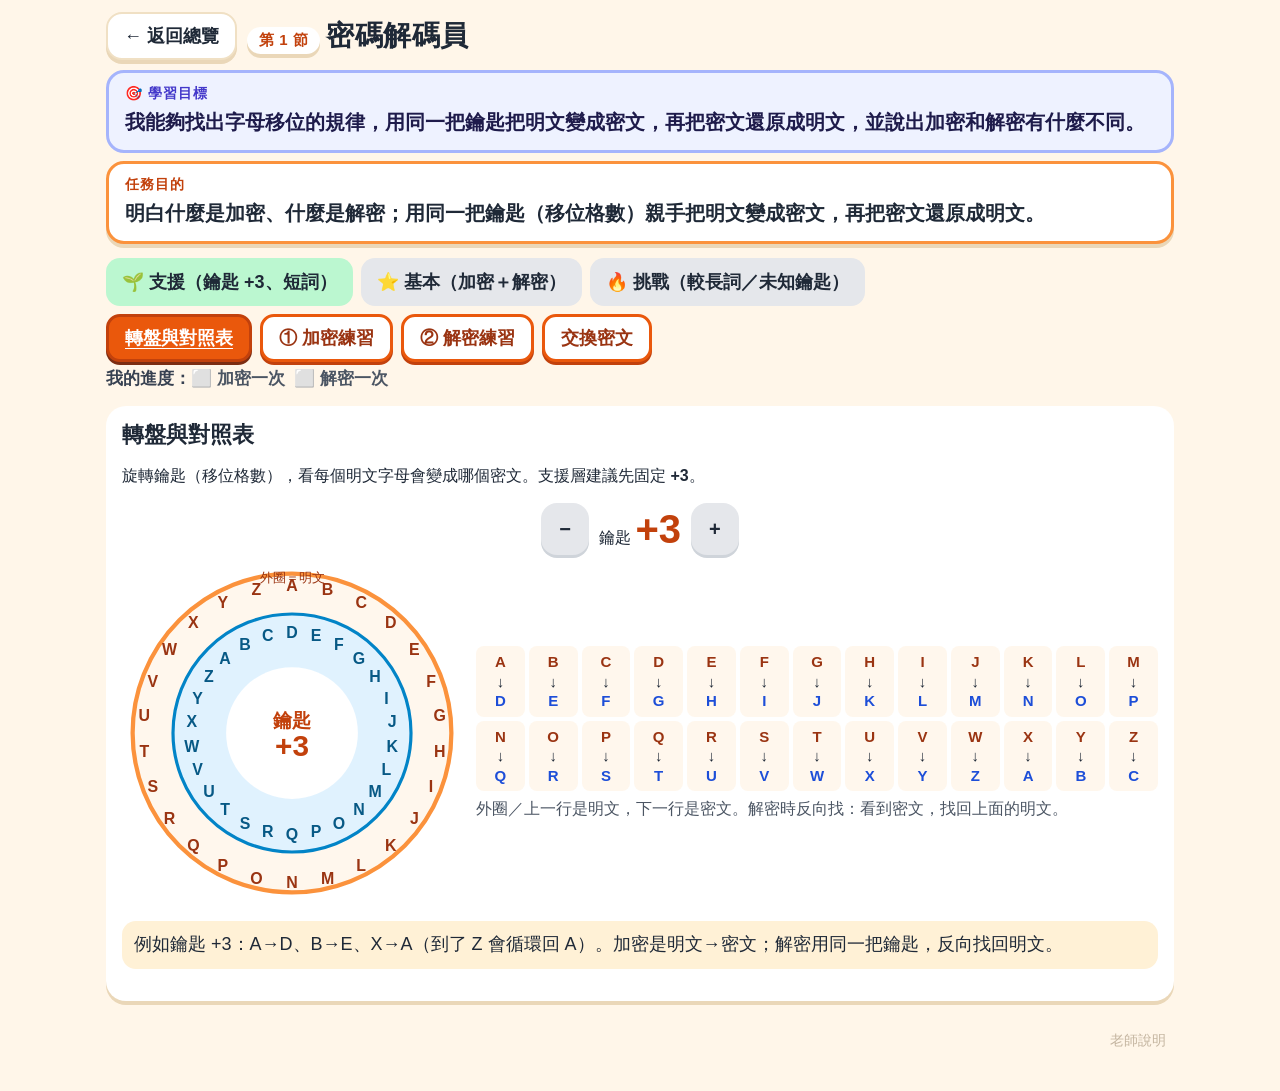
==== commit 0c301cc3: "Add learning objectives to all games; lesson 1 progress display Co-authored-by: matthewlee905 <matth" ====
--- a/01-cipher/index.html
+++ b/01-cipher/index.html
@@ -16,9 +16,10 @@
 .pair .to{color:#1d4ed8}
 .shift-box{display:flex;align-items:center;justify-content:center;gap:10px;margin:8px 0}
 .shift-box .n{font-size:40px;font-weight:900;min-width:64px;text-align:center;color:#c2410c}
-.tabs{display:flex;flex-wrap:wrap;gap:8px;margin:8px 0 12px}
-.tab{min-height:48px;padding:8px 14px;border-radius:14px;font-size:17px;font-weight:800;background:#fff;border:3px solid #fed7aa}
-.tab.on{background:#ffedd5;border-color:#fb923c}
+.tabs{display:flex;flex-wrap:wrap;gap:8px;margin:8px 0 4px}
+.tab{min-height:48px;padding:8px 16px;border-radius:14px;font-size:18px;font-weight:800;background:#fff;color:#9a3412;border:3px solid #ea580c;box-shadow:0 3px 0 #c2410c;cursor:pointer}
+.tab.on{background:#ea580c;color:#fff;border-color:#c2410c;font-weight:900;text-decoration:underline;text-underline-offset:4px;box-shadow:0 3px 0 #7c2d12}
+.tab:active{transform:translateY(2px);box-shadow:0 1px 0 #c2410c}
 .letters{display:flex;flex-wrap:wrap;gap:6px;justify-content:center}
 .letters button{width:44px;height:44px;min-height:44px;border-radius:10px;font-size:18px;font-weight:900;background:#fff;border:2px solid #e7d3ae}
 .letters button.on{background:#fb923c;color:#fff;border-color:#c2410c}
@@ -33,9 +34,11 @@
 .pig-cell{background:#fff;border:2px solid #e7d3ae;border-radius:10px;padding:6px;text-align:center;font-weight:800}
 .pig-cell svg{width:40px;height:40px;margin:0 auto}
 .warn-han{background:#fff1f2;border:3px solid #fb7185;border-radius:14px;padding:10px 12px;font-size:18px;margin:8px 0}
-.progress{display:flex;gap:8px;flex-wrap:wrap;margin:8px 0}
-.progress .p{background:#fff;border-radius:999px;padding:8px 12px;font-weight:800;border:2px solid #e7d3ae}
-.progress .p.done{background:#d1fae5;border-color:#059669}
+.progress{display:block;margin:2px 0 14px;padding:0;border:none;background:transparent;box-shadow:none;font-size:17px;line-height:1.55;font-weight:600;color:#4b5563;cursor:default;-webkit-user-select:none;user-select:none}
+.progress .progress-title{font-weight:700;color:#374151}
+.progress .prog-item{display:inline;margin:0 .55em 0 0;padding:0;border:none;border-radius:0;background:none;box-shadow:none;font-weight:600;color:#4b5563;cursor:default}
+.progress .prog-item.done{color:#047857;font-weight:800}
+.sr-only{position:absolute;width:1px;height:1px;padding:0;margin:-1px;overflow:hidden;clip:rect(0,0,0,0);white-space:nowrap;border:0}
 </style>
 </head>
 <body>
@@ -45,6 +48,10 @@
     <a class="back" href="../index.html">← 返回總覽</a>
     <div class="brand"><h1><span class="lesson">第 1 節</span>密碼解碼員</h1></div>
   </div>
+  <div class="learn-goal" role="note">
+    <div class="lab">🎯 學習目標</div>
+    <p>我能夠找出字母移位的規律，用同一把鑰匙把明文變成密文，再把密文還原成明文，並說出加密和解密有什麼不同。</p>
+  </div>
   <div class="mission">
     <div class="lab">任務目的</div>
     <p>明白什麼是加密、什麼是解密；用同一把鑰匙（移位格數）親手把明文變成密文，再把密文還原成明文。</p>
@@ -55,12 +62,8 @@
     <button class="lv" data-l="basic">⭐ 基本（加密＋解密）</button>
     <button class="lv" data-l="challenge">🔥 挑戰（較長詞／未知鑰匙）</button>
   </div>
-  <div class="progress">
-    <span class="p" id="doneEnc">加密一次：尚未完成</span>
-    <span class="p" id="doneDec">解密一次：尚未完成</span>
-  </div>
-
-  <div class="tabs" id="tabs"></div>
+  <div class="tabs" id="tabs" role="tablist" aria-label="練習分頁"></div>
+  <p class="progress" id="progress" role="status" aria-live="polite" aria-atomic="true"></p>
   <div id="main"></div>
 
   <footer class="teacher-entry"><button class="tbtn" id="teacherBtn">老師說明</button></footer>
@@ -103,8 +106,14 @@
   if(state.level==="challenge") tabs.push({id:"unknown",n:"未知鑰匙"},{id:"pigpen",n:"豬圈延伸"});
   const el=$("tabs");el.innerHTML="";
   tabs.forEach(t=>{
-    const b=document.createElement("button");b.className="tab"+(state.mode===t.id?" on":"");b.textContent=t.n;
-    b.onclick=()=>{state.mode=t.id;state.showAns=false;render();};el.appendChild(b);
+    const b=document.createElement("button");
+    b.type="button";
+    b.className="tab"+(state.mode===t.id?" on":"");
+    b.textContent=t.n;
+    b.setAttribute("role","tab");
+    b.setAttribute("aria-selected",state.mode===t.id?"true":"false");
+    b.onclick=()=>{state.mode=t.id;state.showAns=false;render();};
+    el.appendChild(b);
   });
   if(!tabs.some(t=>t.id===state.mode)) state.mode="wheel";
 }
@@ -419,10 +428,16 @@
 }
 
 function updateProgress(){
-  const a=$("doneEnc"),b=$("doneDec");
-  a.textContent=state.doneEnc?"加密一次：已完成 ✓":"加密一次：尚未完成";
-  b.textContent=state.doneDec?"解密一次：已完成 ✓":"解密一次：尚未完成";
-  a.classList.toggle("done",state.doneEnc);b.classList.toggle("done",state.doneDec);
+  const el=$("progress");
+  if(!el) return;
+  const encMark=state.doneEnc?"✅":"⬜";
+  const decMark=state.doneDec?"✅":"⬜";
+  const encWord=state.doneEnc?"已完成":"尚未完成";
+  const decWord=state.doneDec?"已完成":"尚未完成";
+  el.innerHTML=`<span class="progress-title">我的進度：</span>`+
+    `<span class="prog-item${state.doneEnc?" done":""}" id="doneEnc"><span aria-hidden="true">${encMark}</span> 加密一次<span class="sr-only">${encWord}</span></span>`+
+    `<span class="prog-item${state.doneDec?" done":""}" id="doneDec"><span aria-hidden="true">${decMark}</span> 解密一次<span class="sr-only">${decWord}</span></span>`;
+  el.setAttribute("aria-label",`我的進度：加密一次${encWord}，解密一次${decWord}`);
 }
 
 function render(){
@@ -464,6 +479,7 @@
 function openTeacher(){
   openCard(`<div class="teacher"><h2>老師說明　第 1 節</h2>
   <h3>學習目標</h3>
+  <p>學生頁：「我能夠找出字母移位的規律，用同一把鑰匙把明文變成密文，再把密文還原成明文，並說出加密和解密有什麼不同。」</p>
   <ul><li>能說出：加密＝按約定規則把明文變成密文；解密＝用同一把鑰匙還原。</li>
   <li>每對都要親手做一次加密、一次解密（可用「交換密文」）。</li>
   <li>只處理 26 個大寫拉丁字母；不可直接加密漢字。</li></ul>
--- a/css/common.css
+++ b/css/common.css
@@ -43,6 +43,12 @@
 .brand{flex:1;min-width:200px}
 .brand h1{margin:0;font-size:28px;letter-spacing:.5px;line-height:1.25}
 .brand .lesson{display:inline-block;font-size:15px;font-weight:800;background:#fff;border-radius:999px;padding:4px 12px;margin-right:6px;box-shadow:var(--shadow);color:#c2410c}
+
+/* 學習目標：與任務目的區分，不可按 */
+.learn-goal{background:#eef2ff;border:3px solid #a5b4fc;border-radius:18px;padding:12px 16px;margin:10px 0 8px;box-shadow:none;cursor:default;-webkit-user-select:none;user-select:none;outline:none}
+.learn-goal .lab{font-size:14px;font-weight:800;letter-spacing:1px;color:#4338ca;margin:0 0 4px}
+.learn-goal p{margin:0;font-size:20px;line-height:1.55;font-weight:650;color:#1e1b4b}
+.learn-goal + .mission{margin-top:8px}
 
 /* 任務目的：必須顯眼 */
 .mission{background:#fff;border:3px solid #fb923c;border-radius:18px;padding:12px 16px;margin:10px 0 14px;box-shadow:var(--shadow)}
@@ -108,5 +114,5 @@
 
 @media (max-width:700px){
   .brand h1{font-size:24px}
-  .mission p{font-size:18px}
+  .mission p,.learn-goal p{font-size:18px}
 }
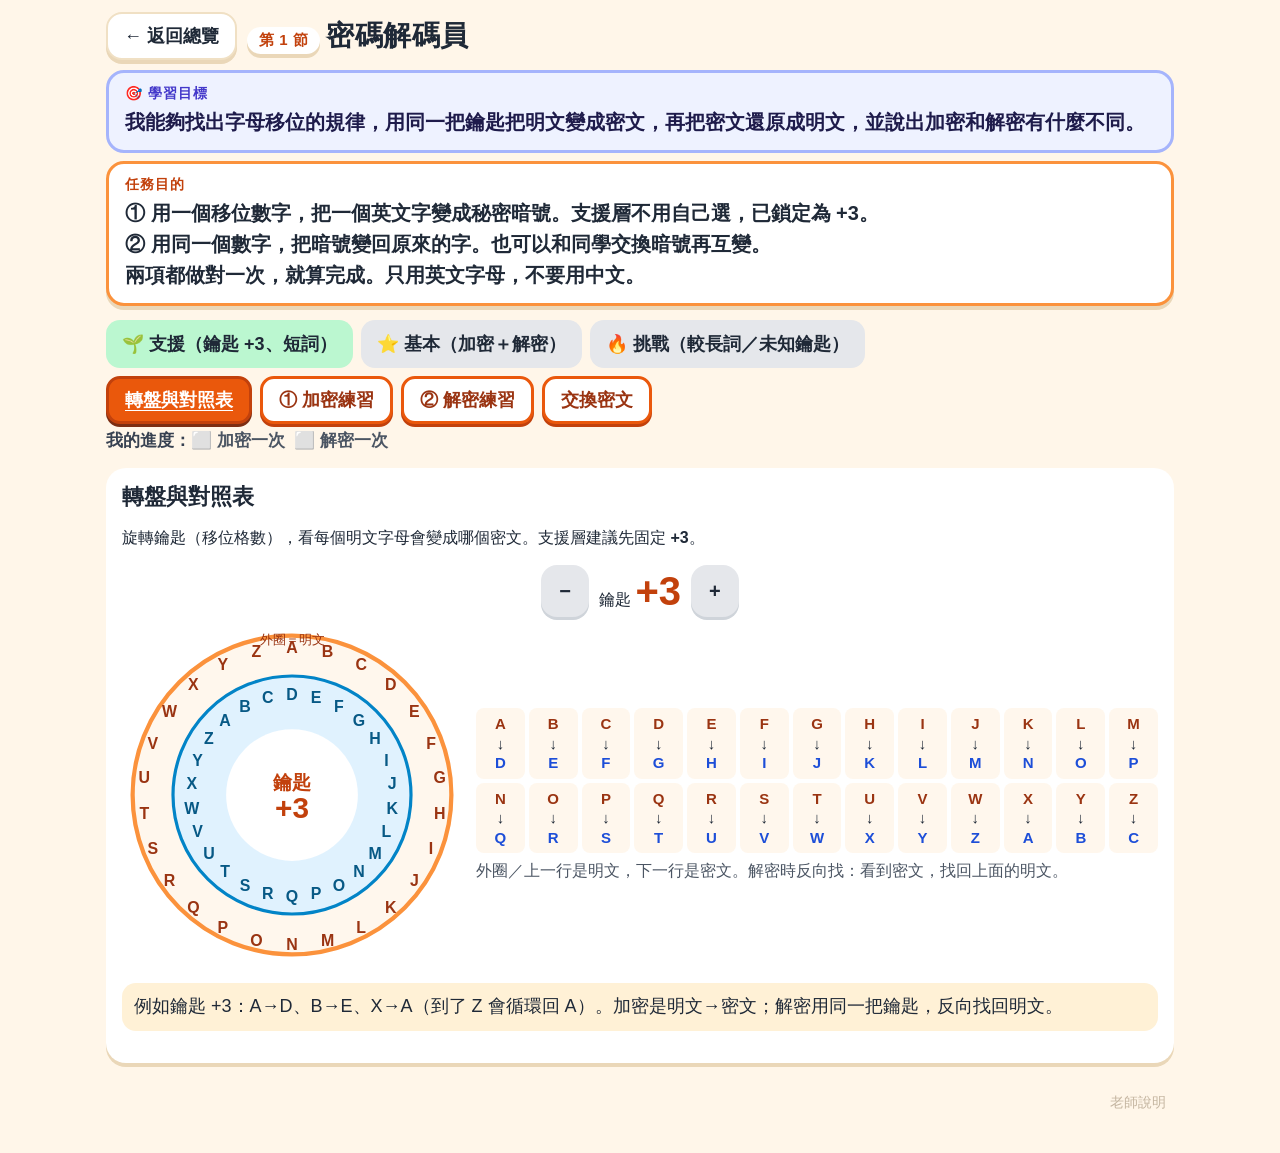
==== commit 1fbe1903: "Update 任務目的 wording, lesson 1 exchange flow, lesson 2 learning objective Co-authored-by: matthewlee9" ====
--- a/01-cipher/index.html
+++ b/01-cipher/index.html
@@ -30,6 +30,11 @@
 .src{font-size:36px;font-weight:900;letter-spacing:.2em;text-align:center;margin:6px 0}
 .slip{background:#fffbeb;border:4px dashed #f59e0b;border-radius:20px;padding:18px;text-align:center}
 .slip .big{font-size:40px;font-weight:900;letter-spacing:.2em;margin:8px 0}
+.swap-steps{display:flex;flex-wrap:wrap;gap:8px;margin:4px 0 12px;padding:0;list-style:none;cursor:default;-webkit-user-select:none;user-select:none}
+.swap-steps .st{flex:1;min-width:140px;min-height:48px;padding:8px 10px;border-radius:14px;background:#fff7ed;color:#9a3412;font-weight:700;font-size:16px;line-height:1.35;display:flex;align-items:center;justify-content:center;text-align:center;box-shadow:none;border:2px solid #fed7aa;cursor:default;pointer-events:none;outline:none}
+.swap-steps .st.on{background:#fdba74;border-color:#c2410c;color:#7c2d12;font-weight:900}
+.hidekey-opt{display:flex;align-items:center;gap:10px;min-height:48px;margin:10px 0;padding:8px 12px;border:2px solid #e7d3ae;border-radius:14px;font-size:18px;font-weight:700;cursor:pointer;background:#fff}
+.hidekey-opt input{width:24px;height:24px;flex-shrink:0}
 .pig-grid{display:grid;grid-template-columns:repeat(13,1fr);gap:8px}
 .pig-cell{background:#fff;border:2px solid #e7d3ae;border-radius:10px;padding:6px;text-align:center;font-weight:800}
 .pig-cell svg{width:40px;height:40px;margin:0 auto}
@@ -54,7 +59,7 @@
   </div>
   <div class="mission">
     <div class="lab">任務目的</div>
-    <p>明白什麼是加密、什麼是解密；用同一把鑰匙（移位格數）親手把明文變成密文，再把密文還原成明文。</p>
+    <p>① 用一個移位數字，把一個英文字變成秘密暗號。支援層不用自己選，已鎖定為 +3。<br>② 用同一個數字，把暗號變回原來的字。也可以和同學交換暗號再互變。<br>兩項都做對一次，就算完成。只用英文字母，不要用中文。</p>
   </div>
 
   <div class="levels" id="levels">
@@ -206,63 +211,160 @@
   </div>`;
 }
 
+function resetSwap(){
+  swap={phase:1,plain:"",cipher:"",shift:state.shift,guess:"",hideKey:false,revealed:false};
+}
+function swapStepsHtml(cur){
+  const items=["① A 秘密加密","② 遮住後交給 B","③ B 解密","④ 一起對答案"];
+  return `<div class="swap-steps" role="list" aria-label="交換步驟">${items.map((t,i)=>`<div class="st${i+1===cur?" on":""}" role="listitem"${i+1===cur?" aria-current=\"step\"":""}>${t}</div>`).join("")}</div>`;
+}
+function clearSwapFields(){
+  ["swapPlain","swapCipher","swapGuess"].forEach(id=>{
+    const el=$(id); if(!el) return;
+    el.value="";
+    el.defaultValue="";
+    el.setAttribute("placeholder","");
+    el.removeAttribute("value");
+    el.remove();
+  });
+}
+function bindSwapShift(keep){
+  const bump=d=>{
+    if(state.level==="support") return;
+    state.shift=Math.max(1,Math.min(25,state.shift+d));
+    if($("shN")) $("shN").textContent="+"+state.shift;
+    if(keep){
+      const a=$("swapPlain")&&$("swapPlain").value;
+      const c=$("swapCipher")&&$("swapCipher").value;
+      const g=$("swapGuess")&&$("swapGuess").value;
+      if($("tryOut")) $("tryOut").textContent=caesar(swap.cipher,state.shift,true).out.split("").join(" ");
+      if($("shN")) $("shN").textContent="+"+state.shift;
+      if(a!==undefined&&$("swapPlain")) $("swapPlain").value=a;
+      if(c!==undefined&&$("swapCipher")) $("swapCipher").value=c;
+      if(g!==undefined&&$("swapGuess")) $("swapGuess").value=g;
+    }
+  };
+  if($("shMinus")) $("shMinus").onclick=()=>bump(-1);
+  if($("shPlus")) $("shPlus").onclick=()=>bump(1);
+}
+function swapSlip(showKey){
+  const key=showKey?`<div>鑰匙　<b>+${swap.shift}</b></div>`:`<div>這次沒有顯示鑰匙，請自己試。</div>`;
+  return `<div class="slip"><div>暗號</div><div class="big">${swap.cipher.split("").join(" ")}</div>${key}</div>`;
+}
+function restartSwap(){
+  clearSwapFields();
+  resetSwap();
+  render();
+}
+
 function renderSwap(){
   return `<div class="panel" id="swapBox">
     <h2>交換密文（二人一機）</h2>
-    <p>同學 A 先加密一個短英文單詞（不要用真實姓名或班號），核對後把密文和鑰匙交給同學 B 解密。</p>
+    <div id="swapStepsHost"></div>
+    <p>二人共用一部 iPad。不要用真實姓名或班號，只用英文字母。</p>
     <div id="swapStep"></div>
   </div>`;
 }
 
-let swap={phase:1,plain:"",cipher:"",shift:3,guess:""};
+let swap={phase:1,plain:"",cipher:"",shift:3,guess:"",hideKey:false,revealed:false};
 
 function renderSwapStep(){
   const box=$("swapStep"); if(!box) return;
+  const host=$("swapStepsHost");
+  const showKey=!swap.hideKey;
+  if(host){
+    const cur=swap.phase===1?1:swap.phase===2?2:swap.phase===3?3:4;
+    host.innerHTML=swapStepsHtml(cur);
+  }
   if(swap.phase===1){
-    box.innerHTML=`${hanBox()}
-      <label class="lab">同學 A：輸入明文（短英文單詞）</label>
-      <input id="swapPlain" type="text" maxlength="16" placeholder="例如 APPLE" autocomplete="off" spellcheck="false">
-      ${shiftButtons(false)}
-      <label class="lab">先自己寫出密文，再核對</label>
-      <input id="swapCipher" type="text" maxlength="16" placeholder="你的密文" autocomplete="off" spellcheck="false" style="text-transform:uppercase">
+    const hideOpt=state.level==="challenge"?`<label class="hidekey-opt"><input type="checkbox" id="swapHideKey"${swap.hideKey?" checked":""}> 交給同學 B 時不顯示鑰匙（未知鑰匙）</label>`:"";
+    box.innerHTML=`${hanWarn()}
+      <label class="lab">同學 A：輸入原來的字（短英文單詞）</label>
+      <input id="swapPlain" type="text" maxlength="16" placeholder="例如 HELLO" autocomplete="off" autocorrect="off" spellcheck="false">
+      ${shiftButtons(true)}
+      ${hideOpt}
+      <label class="lab">先自己寫出暗號，再核對</label>
+      <input id="swapCipher" type="text" maxlength="16" placeholder="你寫出的暗號" autocomplete="off" autocorrect="off" spellcheck="false" style="text-transform:uppercase">
       <div class="btn-row">
         <button class="btn btn-primary" id="swapCheck">✅ 核對加密</button>
       </div>
-      <div class="msg" id="swapFb">寫好後按核對。對了就可以把 iPad 轉給同學 B。</div>`;
-    if($("shMinus"))$("shMinus").onclick=()=>{state.shift=Math.max(1,state.shift-1);const v=$("swapPlain")&&$("swapPlain").value;const c=$("swapCipher")&&$("swapCipher").value;render();swap.plain=v;if($("swapPlain"))$("swapPlain").value=v;if($("swapCipher"))$("swapCipher").value=c;renderSwapStep();};
-    if($("shPlus"))$("shPlus").onclick=()=>{state.shift=Math.min(25,state.shift+1);const v=$("swapPlain")&&$("swapPlain").value;const c=$("swapCipher")&&$("swapCipher").value;render();if($("swapPlain"))$("swapPlain").value=v;if($("swapCipher"))$("swapCipher").value=c;renderSwapStep();};
+      <div class="msg" id="swapFb">寫好後按核對。對了以後，再按「遮住，交給同學 B」。</div>`;
+    bindSwapShift(true);
+    if($("swapHideKey")) $("swapHideKey").onchange=()=>{swap.hideKey=$("swapHideKey").checked;};
     $("swapCheck").onclick=()=>{
-      const p=onlyAZ($("swapPlain").value);
+      const raw=$("swapPlain").value;
+      const p=onlyAZ(raw);
       const g=onlyAZ($("swapCipher").value);
-      if(hasHan($("swapPlain").value)){$("swapFb").className="msg warn";$("swapFb").textContent="不能直接加密漢字，請改用英文單詞。";return;}
+      if($("swapHideKey")) swap.hideKey=$("swapHideKey").checked;
+      if(hasHan(raw)){$("swapFb").className="msg warn";$("swapFb").textContent="不能直接加密漢字，請改用英文單詞。";return;}
       if(p.length<2){$("swapFb").className="msg warn";$("swapFb").textContent="請輸入至少 2 個英文字母。";return;}
       const right=caesar(p,state.shift,false).out;
       if(g!==right){$("swapFb").className="msg warn";$("swapFb").textContent="還未相符。再看轉盤，逐個字母試一次。暫時不顯示完整答案。";return;}
-      swap.plain=p;swap.cipher=right;swap.shift=state.shift;swap.phase=2;state.doneEnc=true;updateProgress();renderSwapStep();
+      swap.plain=p;swap.cipher=right;swap.shift=state.shift;swap.phase=2;swap.revealed=false;
+      state.doneEnc=true;updateProgress();renderSwapStep();
     };
   }else if(swap.phase===2){
-    box.innerHTML=`<div class="slip">
-      <p>把這張「紙條」交給同學 B（同學 A 不要提示明文）</p>
-      <div>密文</div><div class="big">${swap.cipher.split("").join(" ")}</div>
-      <div>鑰匙　<b>+${swap.shift}</b></div>
-    </div>
-    <div class="btn-row"><button class="btn btn-blue" id="toDec">同學 B 開始解密</button></div>`;
-    $("toDec").onclick=()=>{swap.phase=3;renderSwapStep();};
+    const hideOpt=state.level==="challenge"?`<label class="hidekey-opt"><input type="checkbox" id="swapHideKey"${swap.hideKey?" checked":""}> 交給同學 B 時不顯示鑰匙（未知鑰匙）</label>`:"";
+    box.innerHTML=`${hideOpt}
+      <p>暗號已核對正確。請先按「遮住，交給同學 B」，才把 iPad 交給同學。</p>
+      <div class="lab">原來的字（只有同學 A 看得到，遮住後會清走）</div>
+      <div class="src" id="swapPlainPreview">${swap.plain.split("").join(" ")}</div>
+      <div class="lab">暗號</div>
+      <div class="src">${swap.cipher.split("").join(" ")}</div>
+      <div class="lab">鑰匙</div>
+      <div class="src">+${swap.shift}</div>
+      <div class="btn-row">
+        <button class="btn btn-primary" id="swapHide">遮住，交給同學 B</button>
+        <button class="btn" id="swapRestart">重新開始</button>
+      </div>
+      <div class="msg" id="swapFb">按「遮住」後，原來的字會從畫面清走，同學 B 就看不到了。</div>`;
+    if($("swapHideKey")) $("swapHideKey").onchange=()=>{swap.hideKey=$("swapHideKey").checked;};
+    $("swapHide").onclick=()=>{
+      if($("swapHideKey")) swap.hideKey=$("swapHideKey").checked;
+      clearSwapFields();
+      const prev=$("swapPlainPreview");
+      if(prev){prev.textContent="";prev.remove();}
+      if(swap.hideKey){
+        state.shift=swap.shift===1?2:1;
+      }else{
+        state.shift=swap.shift;
+      }
+      swap.phase=3;swap.revealed=false;
+      render();
+    };
+    $("swapRestart").onclick=restartSwap;
   }else if(swap.phase===3){
-    box.innerHTML=`<div class="slip"><div>密文</div><div class="big">${swap.cipher.split("").join(" ")}</div><div>鑰匙　<b>+${swap.shift}</b></div></div>
-      <label class="lab">同學 B：寫出明文</label>
-      <input id="swapGuess" type="text" maxlength="16" placeholder="你還原的明文" autocomplete="off" spellcheck="false" style="text-transform:uppercase">
-      <div class="btn-row"><button class="btn btn-primary" id="swapDec">✅ 核對解密</button></div>
-      <div class="msg" id="swapFb">用同一把鑰匙反向找回明文。</div>`;
+    const tryBox=swap.hideKey?`${shiftButtons(false)}<label class="lab">用這把鑰匙會得到</label><div class="src" id="tryOut">${caesar(swap.cipher,state.shift,true).out.split("").join(" ")}</div>`:"";
+    box.innerHTML=`${swapSlip(showKey)}
+      ${tryBox}
+      <label class="lab">同學 B：寫出原來的字</label>
+      <input id="swapGuess" type="text" maxlength="16" placeholder="你還原的字" autocomplete="off" autocorrect="off" spellcheck="false" style="text-transform:uppercase">
+      <div class="btn-row">
+        <button class="btn btn-primary" id="swapDec">✅ 核對解密</button>
+        <button class="btn" id="swapReveal">揭曉</button>
+        <button class="btn" id="swapRestart">重新開始</button>
+      </div>
+      <div class="msg" id="swapFb">${swap.hideKey?"這次沒有顯示鑰匙，請自己試。答對才計入「解密一次」。按「揭曉」可以看原來的字，但不計入進度。":"請用同一把鑰匙，把暗號變回原來的字。答對才計入「解密一次」。按「揭曉」可以看原來的字，但不計入進度。"}</div>`;
+    bindSwapShift(true);
     $("swapDec").onclick=()=>{
       const g=onlyAZ($("swapGuess").value);
-      if(g!==swap.plain){$("swapFb").className="msg warn";$("swapFb").textContent="還未相符。記住：解密要反向移位，到了 A 要循環回 Z。";return;}
-      swap.phase=4;state.doneDec=true;updateProgress();renderSwapStep();
+      if(g.length<2){$("swapFb").className="msg warn";$("swapFb").textContent="請輸入還原後的英文字，再核對。";return;}
+      if(g!==swap.plain){$("swapFb").className="msg warn";$("swapFb").textContent="還未相符。記住：解密要反向移位，到了 A 要循環回 Z。暫時不顯示原來的字。";return;}
+      clearSwapFields();
+      swap.phase=4;swap.revealed=false;state.doneDec=true;updateProgress();renderSwapStep();
     };
+    $("swapReveal").onclick=()=>{
+      clearSwapFields();
+      swap.phase=4;swap.revealed=true;updateProgress();renderSwapStep();
+    };
+    $("swapRestart").onclick=restartSwap;
   }else{
-    box.innerHTML=`<div class="msg ok">太好了！密文 ${swap.cipher}、鑰匙 +${swap.shift}，還原得到 ${swap.plain}。你們完成了一次加密、一次解密。</div>
-      <div class="btn-row"><button class="btn btn-green" id="swapAgain">互換角色再來一次</button></div>`;
-    $("swapAgain").onclick=()=>{swap={phase:1,plain:"",cipher:"",shift:state.shift,guess:""};renderSwapStep();};
+    const result=swap.revealed
+      ?`已揭曉。暗號 ${swap.cipher}、鑰匙 +${swap.shift}，原來的字是 ${swap.plain}。這次按「揭曉」，不計入「解密一次」。可按「重新開始」換角色再試。`
+      :`太好了！暗號 ${swap.cipher}、鑰匙 +${swap.shift}，原來的字是 ${swap.plain}。你們完成了一次加密、一次解密。可按「重新開始」換角色。`;
+    box.innerHTML=`<div class="msg ${swap.revealed?"":"ok"}">${result}</div>
+      <div class="btn-row"><button class="btn btn-green" id="swapRestart">重新開始</button></div>`;
+    $("swapRestart").onclick=restartSwap;
   }
 }
 
@@ -480,8 +582,10 @@
   openCard(`<div class="teacher"><h2>老師說明　第 1 節</h2>
   <h3>學習目標</h3>
   <p>學生頁：「我能夠找出字母移位的規律，用同一把鑰匙把明文變成密文，再把密文還原成明文，並說出加密和解密有什麼不同。」</p>
+  <h3>任務目的（學生頁）</h3>
+  <p>① 用一個移位數字，把一個英文字變成秘密暗號。支援層不用自己選，已鎖定為 +3。<br>② 用同一個數字，把暗號變回原來的字。也可以和同學交換暗號再互變。<br>兩項都做對一次，就算完成。只用英文字母，不要用中文。</p>
   <ul><li>能說出：加密＝按約定規則把明文變成密文；解密＝用同一把鑰匙還原。</li>
-  <li>每對都要親手做一次加密、一次解密（可用「交換密文」）。</li>
+  <li>每對都要親手做一次加密、一次解密（可用「交換密文」）。交換時，同學 A 核對暗號正確後須按「遮住，交給同學 B」，原字會從畫面及其他分頁清走，只留下暗號；支援／基本會顯示鑰匙，挑戰層可選「不顯示鑰匙（未知鑰匙）」。同學 B 核對答對才計「解密一次」；按「揭曉」可看原字但不計入進度。可按「重新開始」換角色。</li>
   <li>只處理 26 個大寫拉丁字母；不可直接加密漢字。</li></ul>
   <h3>分層</h3>
   <ul><li>支援：鎖鑰匙 +3，詞長約 3–4，對照表常駐。</li>
@@ -504,6 +608,7 @@
   document.querySelectorAll(".lv").forEach(x=>x.classList.toggle("on",x===b));
   if(state.level==="support") state.shift=3;
   if(state.mode==="unknown"||state.mode==="pigpen"){if(state.level!=="challenge") state.mode="enc";}
+  resetSwap();
   pickWord();render();
 });
 $("teacherBtn").onclick=openTeacher;
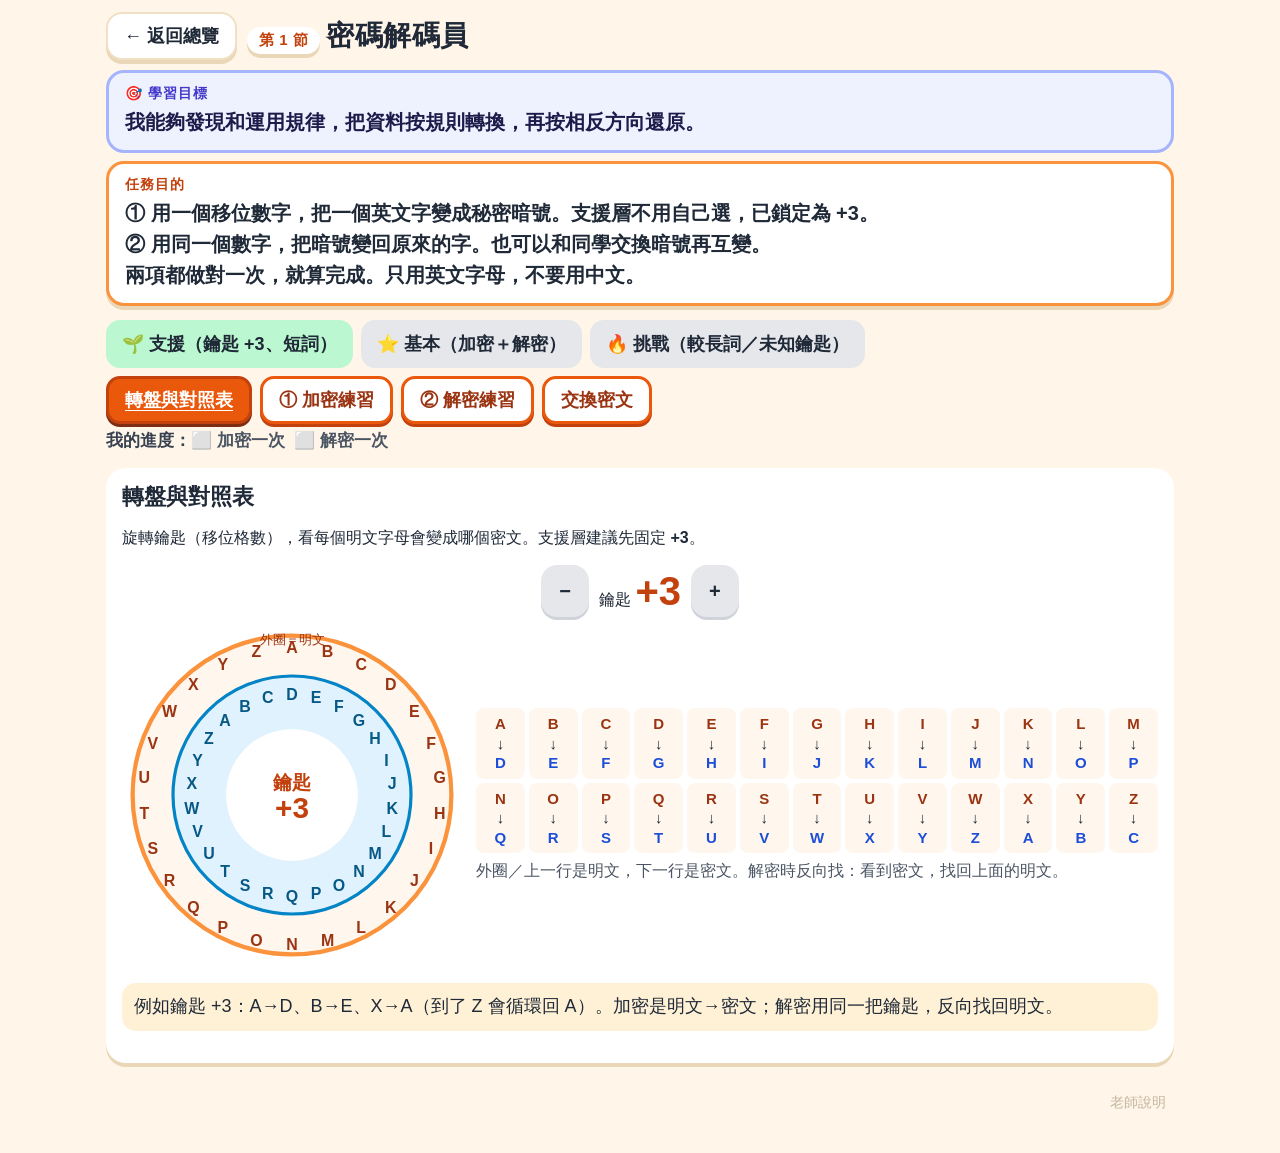
==== commit ce0c81fc: "Lesson 5 new maps (maps-data.js), new learning objectives, lesson 4/5/6 task updates Co-authored-by:" ====
--- a/01-cipher/index.html
+++ b/01-cipher/index.html
@@ -55,7 +55,7 @@
   </div>
   <div class="learn-goal" role="note">
     <div class="lab">🎯 學習目標</div>
-    <p>我能夠找出字母移位的規律，用同一把鑰匙把明文變成密文，再把密文還原成明文，並說出加密和解密有什麼不同。</p>
+    <p>我能夠發現和運用規律，把資料按規則轉換，再按相反方向還原。</p>
   </div>
   <div class="mission">
     <div class="lab">任務目的</div>
@@ -581,7 +581,7 @@
 function openTeacher(){
   openCard(`<div class="teacher"><h2>老師說明　第 1 節</h2>
   <h3>學習目標</h3>
-  <p>學生頁：「我能夠找出字母移位的規律，用同一把鑰匙把明文變成密文，再把密文還原成明文，並說出加密和解密有什麼不同。」</p>
+  <p>學生頁：「我能夠發現和運用規律，把資料按規則轉換，再按相反方向還原。」</p>
   <h3>任務目的（學生頁）</h3>
   <p>① 用一個移位數字，把一個英文字變成秘密暗號。支援層不用自己選，已鎖定為 +3。<br>② 用同一個數字，把暗號變回原來的字。也可以和同學交換暗號再互變。<br>兩項都做對一次，就算完成。只用英文字母，不要用中文。</p>
   <ul><li>能說出：加密＝按約定規則把明文變成密文；解密＝用同一把鑰匙還原。</li>
